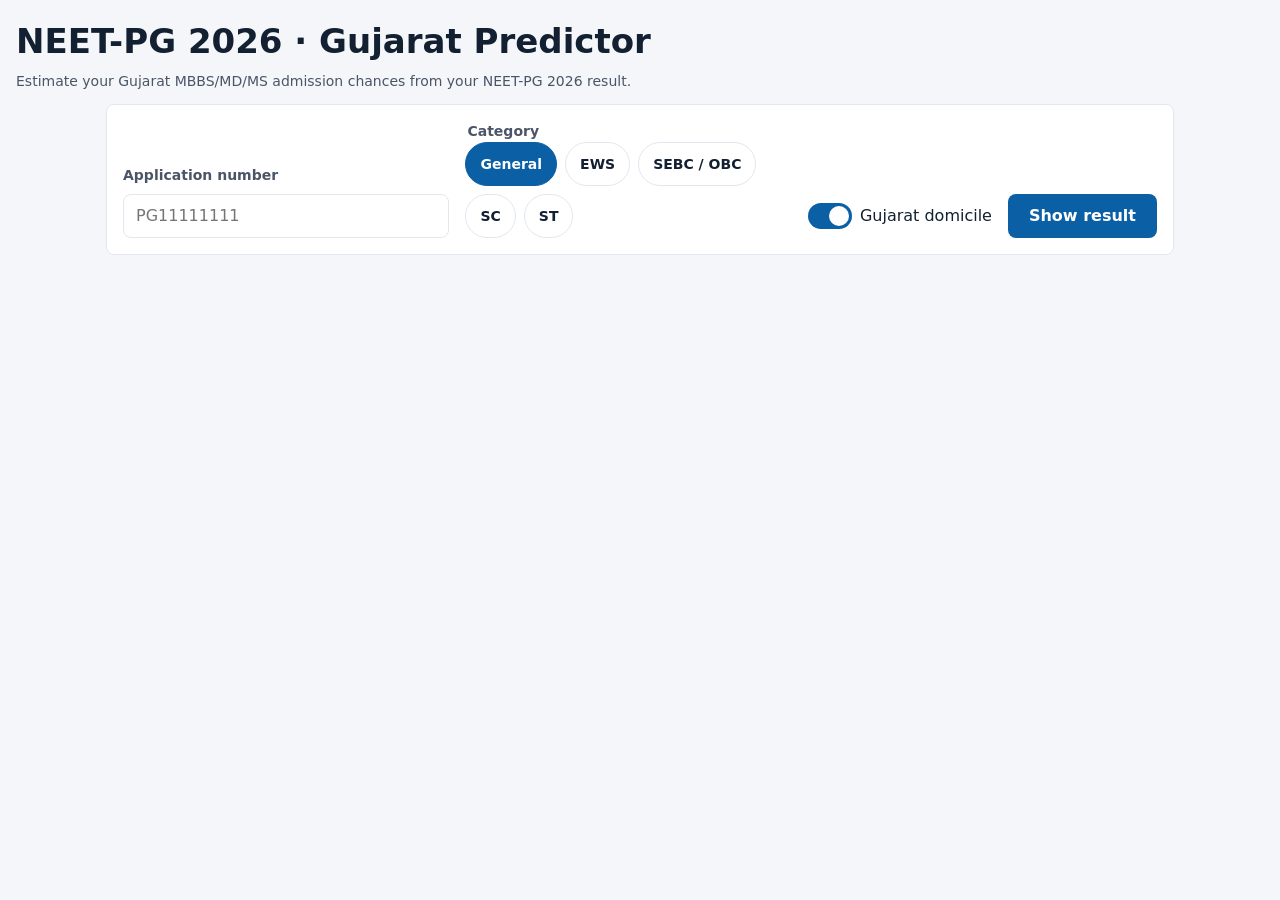
==== index.html @ c0bc994a "Deploy site" ====
<!doctype html>
<html lang="en">
<head>
  <meta charset="utf-8">
  <meta name="viewport" content="width=device-width, initial-scale=1">
  <title>NEET-PG 2026 · Gujarat Admission Predictor</title>
  <!-- Umami: cookieless analytics; data-domains skips localhost testing. Only button clicks are sent, never app number/category/score. -->
  <script defer src="https://cloud.umami.is/script.js" data-website-id="be53304c-ef54-4a46-ac0e-5fc77f7f5a9a" data-domains="adminpydev.github.io"></script>
  <link rel="icon" href="favicon.svg" type="image/svg+xml">
  <link rel="stylesheet" href="styles.css">
</head>
<body>
  <header class="topbar">
    <h1 class="brand">NEET-PG 2026 · Gujarat Predictor</h1>
    <p class="tagline">Estimate your Gujarat MBBS/MD/MS admission chances from your NEET-PG 2026 result.</p>
  </header>

  <main id="main">
    <div id="loading" class="loading" role="status">
      <span class="spinner" aria-hidden="true"></span>
      <span>Loading results…</span>
    </div>

    <form id="form" class="card form" hidden>
      <label class="field">
        <span class="field-label">Application number</span>
        <input id="app" class="input" type="text" inputmode="text" autocapitalize="characters" autocomplete="off" placeholder="PG11111111" required>
      </label>
      <fieldset class="field seg">
        <legend class="field-label">Category</legend>
        <label class="seg-item"><input type="radio" name="category" value="GEN" checked><span>General</span></label>
        <label class="seg-item"><input type="radio" name="category" value="EWS"><span>EWS</span></label>
        <label class="seg-item"><input type="radio" name="category" value="SEBC"><span>SEBC / OBC</span></label>
        <label class="seg-item"><input type="radio" name="category" value="SC"><span>SC</span></label>
        <label class="seg-item"><input type="radio" name="category" value="ST"><span>ST</span></label>
      </fieldset>
      <label class="toggle">
        <input id="domicile" type="checkbox" checked>
        <span class="toggle-ui" aria-hidden="true"></span>
        <span>Gujarat domicile</span>
      </label>
      <button class="btn btn-primary btn-block" type="submit" data-umami-event="show-result">Show result</button>
    </form>

    <p id="error" class="error" role="alert"></p>

    <section id="result" class="card result" hidden aria-live="polite" tabindex="-1">
      <h2 class="section-title"></h2>
      <div class="stats">
        <div class="stat"><span class="stat-label">Score</span><span class="stat-value"></span></div>
        <div class="stat"><span class="stat-label" title="All India Rank" aria-label="All India Rank">AIR</span><span class="stat-value"></span></div>
        <div class="stat"><span class="stat-label">Top %</span><span class="stat-value"></span></div>
      </div>
      <details class="more">
        <summary>See percentile details</summary>
        <dl class="kv">
          <dt>Percentile (≤ score)</dt><dd></dd>
          <dt>Percentile (&lt; score)</dt><dd></dd>
          <dt>Percentile (mid-rank)</dt><dd></dd>
          <dt>Percentile (by rank)</dt><dd></dd>
          <dt>Candidates ahead</dt><dd></dd>
          <dt>Same score</dt><dd></dd>
        </dl>
      </details>
      <p class="status-msg" hidden></p>
      <button id="predict" class="btn btn-primary btn-block" type="button" data-umami-event="predict" hidden>Predict my Gujarat options</button>
    </section>

    <section id="prediction" hidden aria-live="polite" tabindex="-1">
      <div id="outlook" class="card outlook">
        <p class="outlook-kicker">Your Gujarat outlook</p>
        <p class="outlook-verdict"></p>
        <p class="outlook-meta"></p>
      </div>

      <h2 class="section-title">Branches</h2>
      <div id="streams" class="stream-list"></div>
      <button id="show-all-branches" class="btn btn-secondary btn-block show-all-branches" type="button" hidden>Show all branches</button>

      <h2 class="section-title" id="options-title">All options</h2>
      <div id="filters" class="filters">
        <div class="chips" role="group" aria-label="Chance">
          <button class="chip" type="button" data-chance="reach" aria-pressed="true">In reach<span class="chip-count"></span></button>
          <button class="chip" type="button" data-chance="all" aria-pressed="false">All<span class="chip-count"></span></button>
          <button class="chip" type="button" data-chance="High" aria-pressed="false">High<span class="chip-count"></span></button>
          <button class="chip" type="button" data-chance="Good" aria-pressed="false">Good<span class="chip-count"></span></button>
          <button class="chip" type="button" data-chance="Borderline" aria-pressed="false">Borderline<span class="chip-count"></span></button>
          <button class="chip" type="button" data-chance="Low" aria-pressed="false">Low<span class="chip-count"></span></button>
        </div>
        <div class="filter-row">
          <select id="f-stream" class="select" aria-label="Filter by stream"><option value="">All streams</option></select>
          <select id="f-type" class="select" aria-label="Filter by college type"><option value="">All college types</option></select>
          <select id="f-route" class="select" aria-label="Filter by route"><option value="">All routes</option></select>
          <select id="f-sort" class="select" aria-label="Sort by">
            <option value="chance">Sort: Chance</option>
            <option value="fee-asc">Fee: low to high</option>
            <option value="fee-desc">Fee: high to low</option>
            <option value="college">College: A–Z</option>
          </select>
        </div>
      </div>

      <div class="list-head">
        <p id="count" class="muted"></p>
        <button id="csv" class="btn btn-secondary" type="button" data-umami-event="download-csv">Download CSV</button>
      </div>

      <div id="cards" class="option-list"></div>

      <div class="table-wrap">
        <table id="table" class="table">
          <caption class="sr-only">All predicted options</caption>
          <thead>
            <tr>
              <th scope="col">Course</th>
              <th scope="col">College</th>
              <th scope="col">Type</th>
              <th scope="col">Route</th>
              <th scope="col">Chance</th>
              <th scope="col">Earliest round</th>
              <th scope="col">Fee / yr</th>
              <th scope="col">Reason</th>
            </tr>
          </thead>
          <tbody></tbody>
        </table>
      </div>

      <div id="empty" class="empty" hidden>
        <p>No options match these filters.</p>
        <button id="clear" class="btn btn-secondary" type="button">Clear filters</button>
      </div>

      <button id="more" class="btn btn-secondary btn-block" type="button" hidden>Show 30 more</button>

      <details class="card legend">
        <summary>What do High / Good / Borderline / Low mean?</summary>
        <p><b>High</b>: last 2025 admit was at least 15% past your position. <b>Good</b>: last admit at or a little past you.
          <b>Borderline</b>: last admit within 10% ahead of you. <b>Low</b>: seat closed well before your position.</p>
      </details>
      <p class="disclaimer">Estimates from Gujarat 2025-26 state cutoffs and MCC 2024/2025 cutoffs. Not a guarantee.
        Check your real merit number in the official 2026 Gujarat merit list.</p>
    </section>
  </main>
  <script type="module" src="app.js"></script>
</body>
</html>
---- styles.css ----
/* NEET-PG 2026 Gujarat Predictor — mobile-first, clean & clinical */

/* ---------- base ---------- */
:root {
  --bg: #F4F6F9;
  --card: #FFFFFF;
  --border: #E2E8F0;
  --ink: #122031;
  --muted: #4A5568;
  --primary: #0B5FA5;
  --primary-hover: #094C84;
  --high: #146C2E;
  --good: #0B5FA5;
  --border-line: #9A5B00;
  --low: #8A2C22;
  --unknown: #5B6472;
  --space: 8px;
  --radius: 8px;
}

* { box-sizing: border-box; min-width: 0; }

body {
  margin: 0;
  background: var(--bg);
  color: var(--ink);
  font-size: 16px;
  line-height: 1.5;
  font-family: system-ui, -apple-system, "Segoe UI", Roboto, Helvetica, Arial, sans-serif;
}

h1, h2, h3, p, dl, dd { margin: 0; }
button, input, select { font: inherit; color: inherit; }
:focus-visible { outline: 3px solid var(--primary); outline-offset: 2px; }
/* programmatic focus on section reveal (tabindex=-1) shouldn't draw a ring round the whole section */
#result:focus-visible, #prediction:focus-visible { outline: none; }

/* ---------- layout ---------- */
.topbar { padding: 16px 16px 12px; }
.brand { font-size: 23px; font-weight: 700; }
.tagline { margin-top: 4px; color: var(--muted); font-size: 14px; }

#main {
  padding: 0 16px 32px;
  display: flex;
  flex-direction: column;
  gap: 16px;
}

.card {
  background: var(--card);
  border: 1px solid var(--border);
  border-radius: var(--radius);
  padding: 16px;
}

.section-title { font-size: 19px; font-weight: 700; }
/* space above section headings that sit right after a card ("Branches", "All options") */
#prediction > .section-title { margin-top: 24px; }

/* ---------- form ---------- */
.form { display: flex; flex-direction: column; gap: 16px; }
.field { display: flex; flex-direction: column; gap: var(--space); }
.field-label { font-size: 14px; font-weight: 600; color: var(--muted); }

.input {
  min-height: 44px;
  padding: 0 12px;
  border: 1px solid var(--border);
  border-radius: var(--radius);
  background: var(--card);
  font-size: 16px;
}

/* segmented control (radio group), built from plain radios */
.seg { border: 0; padding: 0; margin: 0; display: flex; flex-direction: row; flex-wrap: wrap; gap: var(--space); }
.seg .field-label { flex: 1 0 100%; }

.seg-item {
  position: relative;
  min-height: 44px;
  display: flex;
  align-items: center;
  padding: 0 14px;
  border: 1px solid var(--border);
  border-radius: 999px;
  background: var(--card);
  font-size: 14px;
  font-weight: 600;
  cursor: pointer;
}

.seg-item input { position: absolute; opacity: 0; width: 1px; height: 1px; }
.seg-item:has(input:checked) { background: var(--primary); border-color: var(--primary); color: #fff; }
.seg-item:has(input:focus-visible) { outline: 3px solid var(--primary); outline-offset: 2px; }

/* custom switch, built from a checkbox */
.toggle { display: flex; align-items: center; gap: var(--space); min-height: 44px; cursor: pointer; font-size: 16px; }
.toggle input { position: absolute; opacity: 0; width: 1px; height: 1px; }

.toggle-ui {
  flex: 0 0 auto;
  width: 44px;
  height: 26px;
  border-radius: 999px;
  background: var(--border);
  position: relative;
}

.toggle-ui::before {
  content: "";
  position: absolute;
  top: 3px;
  left: 3px;
  width: 20px;
  height: 20px;
  border-radius: 50%;
  background: #fff;
}

.toggle input:checked + .toggle-ui { background: var(--primary); }
.toggle input:checked + .toggle-ui::before { left: 21px; }
.toggle input:focus-visible + .toggle-ui { outline: 3px solid var(--primary); outline-offset: 2px; }

.btn {
  min-height: 44px;
  padding: 0 20px;
  border-radius: var(--radius);
  border: 1px solid transparent;
  font-size: 16px;
  font-weight: 600;
  cursor: pointer;
  white-space: nowrap;
}

.btn-primary { background: var(--primary); color: #fff; }
.btn-primary:hover { background: var(--primary-hover); }
.btn-secondary { background: var(--card); border-color: var(--border); color: var(--ink); }
.btn-secondary:hover { background: var(--bg); }
.btn-block { width: 100%; }

/* ---------- result ---------- */
.result .section-title { margin-bottom: 16px; }

.stats {
  display: grid;
  grid-template-columns: repeat(3, 1fr);
  gap: var(--space);
  margin-bottom: 16px;
}

.stat {
  background: var(--bg);
  border-radius: var(--radius);
  padding: 12px 8px;
  text-align: center;
  display: flex;
  flex-direction: column;
  justify-content: space-between;
}
.stat-label { display: block; font-size: 14px; color: var(--muted); }
.stat-value { display: block; font-size: 23px; font-weight: 700; margin-top: 4px; }

.more { margin-bottom: 16px; }
.more summary { cursor: pointer; color: var(--primary); font-size: 14px; font-weight: 600; min-height: 44px; display: flex; align-items: center; }

.kv {
  display: grid;
  grid-template-columns: 1fr auto;
  gap: var(--space) 16px;
  font-size: 14px;
  padding-top: var(--space);
}

.kv dt { color: var(--muted); }
.kv dd { font-weight: 600; text-align: right; }

.status-msg { font-size: 16px; margin-bottom: 16px; }
.error { color: var(--low); font-size: 14px; font-weight: 600; }

/* ---------- outlook ---------- */
.outlook { border-left: 4px solid var(--border); }
.outlook--good { border-left-color: var(--high); background: #F2F8F4; }
.outlook--none { border-left-color: var(--low); background: #FBF2F1; }

.outlook-kicker {
  font-size: 14px;
  font-weight: 600;
  color: var(--muted);
  text-transform: uppercase;
  letter-spacing: 0.03em;
}

.outlook-verdict { font-size: 19px; font-weight: 700; margin-top: 4px; color: var(--ink); }
.outlook-meta { font-size: 14px; color: var(--muted); margin-top: var(--space); }

/* ---------- streams ---------- */
.stream-list { display: flex; flex-direction: column; gap: var(--space); }
.stream-list.collapsed details:nth-child(n+9) { display: none; }
.show-all-branches { margin-top: var(--space); }

.stream-head {
  display: flex;
  align-items: center;
  gap: var(--space);
  min-height: 44px;
  cursor: pointer;
  list-style: none;
}

.stream-head::-webkit-details-marker { display: none; }
.stream-name { font-size: 16px; font-weight: 600; flex: 1 1 auto; }

.pill {
  display: inline-flex;
  align-items: center;
  padding: 4px 10px;
  border-radius: 999px;
  font-size: 14px;
  font-weight: 600;
  white-space: nowrap;
}

.pill-govt { background: #E6F1EC; color: var(--high); }
.pill-private { background: #EAF1F8; color: var(--good); }

.stream-body { padding-top: 12px; display: flex; flex-direction: column; gap: var(--space); }
.stream-body .muted { color: var(--muted); font-size: 14px; }

/* ---------- filters ---------- */
.filters {
  position: sticky;
  top: 0;
  z-index: 5;
  background: var(--card);
  border-bottom: 1px solid var(--border);
  padding: 8px 16px;
  margin: 0 -16px;
  display: flex;
  flex-direction: column;
  gap: var(--space);
}

/* phone: one scrollable row instead of wrapping to multiple lines (keeps the sticky bar short) */
.chips {
  display: flex;
  flex-wrap: nowrap;
  gap: var(--space);
  overflow-x: auto;
  scrollbar-width: none;
}
.chips::-webkit-scrollbar { display: none; }

.chip {
  flex: 0 0 auto;
  min-height: 44px;
  display: inline-flex;
  align-items: center;
  gap: 6px;
  padding: 0 14px;
  border-radius: 999px;
  border: 1px solid var(--border);
  background: var(--card);
  font-size: 14px;
  font-weight: 600;
  cursor: pointer;
}

.chip[aria-pressed="true"] { background: var(--primary); border-color: var(--primary); color: #fff; }
.chip[aria-pressed="true"] .chip-count { color: #fff; }
.chip-count { color: var(--muted); }

/* phone: 2x2 grid instead of wrapping rows of variable width */
.filter-row { display: grid; grid-template-columns: 1fr 1fr; gap: var(--space); }

.select {
  min-height: 44px;
  width: 100%;
  padding: 0 10px;
  border: 1px solid var(--border);
  border-radius: var(--radius);
  background: var(--card);
  font-size: 14px;
}

.list-head { display: flex; align-items: center; justify-content: space-between; flex-wrap: wrap; gap: var(--space); }
.list-head .muted { color: var(--muted); font-size: 14px; }
#count { flex: 1 1 200px; }

/* ---------- option cards ---------- */
.option-list { display: flex; flex-direction: column; gap: var(--space); }
.option { border-left-width: 4px; border-left-style: solid; }
.option.chance--High { border-left-color: var(--high); }
.option.chance--Good { border-left-color: var(--good); }
.option.chance--Borderline { border-left-color: var(--border-line); }
.option.chance--Low { border-left-color: var(--low); }
.option.chance--Unknown { border-left-color: var(--unknown); }

.option-top { display: flex; align-items: flex-start; justify-content: space-between; gap: var(--space); }
.option-college { font-size: 16px; font-weight: 700; }
.option-course { color: var(--muted); font-size: 14px; margin-top: 4px; }

.chip-chance {
  flex: 0 0 auto;
  display: inline-flex;
  align-items: center;
  gap: 4px;
  padding: 4px 10px;
  border-radius: 999px;
  color: #fff;
  font-size: 14px;
  font-weight: 700;
  white-space: nowrap;
}

.chip-chance.chance--High { background: var(--high); }
.chip-chance.chance--Good { background: var(--good); }
.chip-chance.chance--Borderline { background: var(--border-line); }
.chip-chance.chance--Low { background: var(--low); }
.chip-chance.chance--Unknown { background: var(--unknown); }

/* holds the meta list and the "why" disclosure on one row when it fits, wrapping below when it doesn't */
.meta-row {
  margin-top: 12px;
  display: flex;
  flex-wrap: wrap;
  align-items: center;
  justify-content: space-between;
  gap: 4px 12px;
}

.meta {
  list-style: none;
  margin: 0;
  padding: 0;
  display: flex;
  flex-wrap: wrap;
  gap: 4px 12px;
  font-size: 14px;
  color: var(--muted);
}

.why { margin: 0; margin-left: auto; }
.why summary { cursor: pointer; font-size: 14px; font-weight: 600; color: var(--primary); min-height: 44px; display: flex; align-items: center; }
.why p { font-size: 14px; color: var(--muted); padding-top: 4px; }

/* ---------- table (wide layout) ---------- */
.table-wrap { overflow-x: auto; }
.table { width: 100%; border-collapse: collapse; font-size: 14px; table-layout: fixed; }

.table th, .table td {
  text-align: left;
  padding: 8px 12px;
  border-bottom: 1px solid var(--border);
  vertical-align: top;
  overflow-wrap: break-word;
}

/* Course, College, Type, Route, Chance, Earliest round, Fee / yr, Reason */
.table th:nth-child(1), .table td:nth-child(1) { width: 15%; }
.table th:nth-child(2), .table td:nth-child(2) { width: 20%; }
.table th:nth-child(3), .table td:nth-child(3) { width: 9%; }
.table th:nth-child(4), .table td:nth-child(4) { width: 13%; }
.table th:nth-child(5), .table td:nth-child(5) { width: 9%; }
.table th:nth-child(6), .table td:nth-child(6) { width: 8%; }
.table th:nth-child(7), .table td:nth-child(7) { width: 8%; }
.table th:nth-child(8), .table td:nth-child(8) { width: 18%; }


/* clamp on an inner span, not the td itself — changing a table-cell's own
   display breaks table-layout: fixed's column sizing for that cell */
.reason-clamp {
  display: -webkit-box;
  -webkit-line-clamp: 2;
  -webkit-box-orient: vertical;
  overflow: hidden;
}

.table thead th {
  position: sticky;
  top: 0;
  background: var(--card);
  color: var(--muted);
  font-weight: 600;
  z-index: 1;
  white-space: normal;
}

/* ---------- states ---------- */
.loading { display: flex; align-items: center; gap: var(--space); padding: 32px 16px; color: var(--muted); }

.spinner {
  width: 20px;
  height: 20px;
  border-radius: 50%;
  border: 3px solid var(--border);
  border-top-color: var(--primary);
  animation: spin 0.8s linear infinite;
}

@keyframes spin {
  to { transform: rotate(360deg); }
}

.empty { text-align: center; padding: 32px 16px; color: var(--muted); }
.empty p { margin-bottom: 16px; }

.legend summary { cursor: pointer; font-weight: 600; min-height: 44px; display: flex; align-items: center; }
.legend p { font-size: 14px; color: var(--muted); padding-top: var(--space); }
.disclaimer { font-size: 14px; color: var(--muted); }

/* ---------- utilities ---------- */
.sr-only {
  position: absolute;
  width: 1px;
  height: 1px;
  padding: 0;
  margin: -1px;
  overflow: hidden;
  clip: rect(0, 0, 0, 0);
  white-space: nowrap;
  border: 0;
}

[hidden] { display: none !important; }

/* ---------- responsive (>=768px) ---------- */
@media (min-width: 768px) {
  #main { max-width: 1100px; margin: 0 auto; }

  .form { flex-direction: row; flex-wrap: wrap; align-items: flex-end; }
  .form .field { flex: 1 1 200px; }
  .form .btn-block { flex: 0 0 auto; width: auto; }

  .filters { margin: 0; border-radius: var(--radius) var(--radius) 0 0; }
  .filter-row { display: flex; flex-wrap: nowrap; }
  .select { flex: 1 1 140px; width: auto; }

  #cards { display: none; }
  /* .table-wrap sets overflow-x: auto (base rule), which forces overflow-y to
     compute as auto too — making it the sticky header's scroll ancestor instead
     of the page. Give it real height so that context works as a self-scrolling
     table body with a pinned header, instead of the sticky offset having no
     scroll range to react to. */
  .table-wrap { display: block; max-height: 60vh; overflow-y: auto; }

  .brand { font-size: 34px; }
}

@media (max-width: 767.98px) {
  .table-wrap { display: none; }
  .option { padding: 12px; }
}

/* ---------- reduced motion ---------- */
@media (prefers-reduced-motion: reduce) {
  * { transition: none !important; animation: none !important; }
  .spinner { animation: none; border-top-color: var(--border); }
}
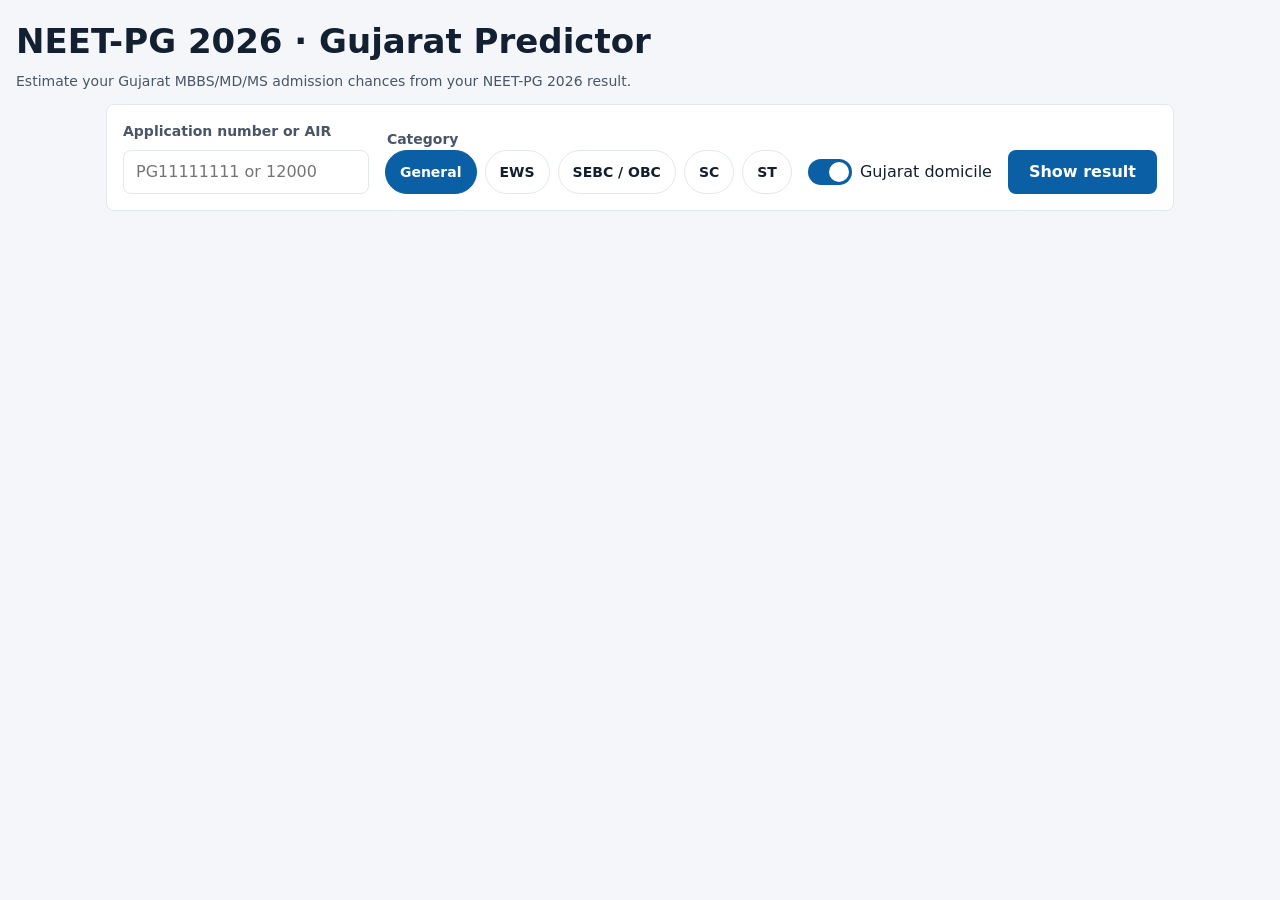
==== commit 5ad9be4c: "Deploy site" ====
--- a/index.html
+++ b/index.html
@@ -7,6 +7,10 @@
   <!-- Umami: cookieless analytics; data-domains skips localhost testing. Only button clicks are sent, never app number/category/score. -->
   <script defer src="https://cloud.umami.is/script.js" data-website-id="be53304c-ef54-4a46-ac0e-5fc77f7f5a9a" data-domains="adminpydev.github.io"></script>
   <link rel="icon" href="favicon.svg" type="image/svg+xml">
+  <link rel="manifest" href="manifest.webmanifest">
+  <meta name="theme-color" content="#0B5FA5">
+  <link rel="apple-touch-icon" href="icon-192.png">
+  <meta name="apple-mobile-web-app-title" content="PG Predictor">
   <link rel="stylesheet" href="styles.css">
 </head>
 <body>
@@ -23,8 +27,8 @@
 
     <form id="form" class="card form" hidden>
       <label class="field">
-        <span class="field-label">Application number</span>
-        <input id="app" class="input" type="text" inputmode="text" autocapitalize="characters" autocomplete="off" placeholder="PG11111111" required>
+        <span class="field-label">Application number or AIR</span>
+        <input id="app" class="input" type="text" inputmode="text" autocapitalize="characters" autocomplete="off" placeholder="PG11111111 or 12000" required>
       </label>
       <fieldset class="field seg">
         <legend class="field-label">Category</legend>
@@ -88,9 +92,16 @@
           <button class="chip" type="button" data-chance="Low" aria-pressed="false">Low<span class="chip-count"></span></button>
         </div>
         <div class="filter-row">
-          <select id="f-stream" class="select" aria-label="Filter by stream"><option value="">All streams</option></select>
-          <select id="f-type" class="select" aria-label="Filter by college type"><option value="">All college types</option></select>
-          <select id="f-route" class="select" aria-label="Filter by route"><option value="">All routes</option></select>
+          <details id="f-stream" class="ms" data-all="All streams" data-unit="streams"><summary class="select">All streams</summary><div class="ms-panel" role="group" aria-label="Filter by stream"></div></details>
+          <details id="f-type" class="ms" data-all="All college types" data-unit="types"><summary class="select">All college types</summary><div class="ms-panel" role="group" aria-label="Filter by college type"></div></details>
+          <details id="f-route" class="ms" data-all="All routes" data-unit="routes"><summary class="select">All routes</summary><div class="ms-panel" role="group" aria-label="Filter by route"></div></details>
+          <select id="f-fee" class="select" aria-label="Maximum fee per year">
+            <option value="">Any fee</option>
+            <option value="200000">Up to ₹2 L / yr</option>
+            <option value="1200000">Up to ₹12 L / yr</option>
+            <option value="2500000">Up to ₹25 L / yr</option>
+            <option value="4000000">Up to ₹40 L / yr</option>
+          </select>
           <select id="f-sort" class="select" aria-label="Sort by">
             <option value="chance">Sort: Chance</option>
             <option value="fee-asc">Fee: low to high</option>
@@ -119,7 +130,7 @@
               <th scope="col">Chance</th>
               <th scope="col">Earliest round</th>
               <th scope="col">Fee / yr</th>
-              <th scope="col">Reason</th>
+              <th scope="col">Last admitted</th>
             </tr>
           </thead>
           <tbody></tbody>
--- a/styles.css
+++ b/styles.css
@@ -367,14 +367,6 @@
 .table th:nth-child(8), .table td:nth-child(8) { width: 18%; }
 
 
-/* clamp on an inner span, not the td itself — changing a table-cell's own
-   display breaks table-layout: fixed's column sizing for that cell */
-.reason-clamp {
-  display: -webkit-box;
-  -webkit-line-clamp: 2;
-  -webkit-box-orient: vertical;
-  overflow: hidden;
-}
 
 .table thead th {
   position: sticky;
@@ -429,12 +421,14 @@
   #main { max-width: 1100px; margin: 0 auto; }
 
   .form { flex-direction: row; flex-wrap: wrap; align-items: flex-end; }
-  .form .field { flex: 1 1 200px; }
+  .form .field { flex: 1 1 220px; }
+  /* category pills stay on one line on wide screens; labels then line up */
+  .form .seg { flex: 0 0 auto; flex-wrap: nowrap; }
   .form .btn-block { flex: 0 0 auto; width: auto; }
 
   .filters { margin: 0; border-radius: var(--radius) var(--radius) 0 0; }
   .filter-row { display: flex; flex-wrap: nowrap; }
-  .select { flex: 1 1 140px; width: auto; }
+  .filter-row > .select, .filter-row > .ms { flex: 1 1 140px; width: auto; min-width: 0; }
 
   #cards { display: none; }
   /* .table-wrap sets overflow-x: auto (base rule), which forces overflow-y to
@@ -457,3 +451,68 @@
   * { transition: none !important; animation: none !important; }
   .spinner { animation: none; border-top-color: var(--border); }
 }
+
+/* multi-select dropdown: summary looks like .select, panel floats below */
+.ms { position: relative; }
+.ms > summary.select { width: 100%; }
+/* phone: sort sits alone on the last row, so give it the full width */
+#f-sort { grid-column: 1 / -1; }
+.ms > summary { list-style: none; display: flex; align-items: center; cursor: pointer;
+  overflow: hidden; text-overflow: ellipsis; white-space: nowrap; }
+.ms > summary::-webkit-details-marker { display: none; }
+.ms > summary::after { content: "▾"; margin-left: auto; padding-left: 8px; color: var(--muted); }
+.ms-panel { position: absolute; z-index: 10; top: calc(100% + 4px); left: 0; min-width: 100%; width: max-content;
+  max-width: min(320px, 90vw); max-height: 300px; overflow-y: auto; background: var(--card);
+  border: 1px solid var(--border); border-radius: var(--radius); box-shadow: 0 8px 24px rgba(18, 32, 49, .12); padding: 4px 0; }
+#f-route .ms-panel, #f-type .ms-panel { right: 0; left: auto; }
+.ms-item { display: flex; align-items: center; gap: 8px; min-height: 44px; padding: 0 12px; cursor: pointer; font-size: 14px; }
+.ms-item:hover { background: var(--bg); }
+.ms-item input { width: 18px; height: 18px; accent-color: var(--primary); flex: none; }
+.ms-item .chip-count { margin-left: auto; }
+
+/* AIR verdict line + round-by-round cutoff table */
+.verdict { margin: 8px 0 0; font-size: 14px; font-weight: 600; }
+.verdict--ahead { color: var(--high); }
+.verdict--short { color: var(--low); }
+.verdict--none { color: var(--muted); font-weight: 400; }
+.why { margin: 0; }
+.rounds { width: 100%; border-collapse: collapse; font-size: 14px; margin-top: 4px; }
+.rounds th, .rounds td { text-align: left; padding: 6px 8px; border-bottom: 1px solid var(--border); }
+.rounds thead th { color: var(--muted); font-weight: 600; }
+.rounds tbody th { font-weight: 600; }
+.rounds .r-miss { color: var(--muted); }
+.rounds .r-none { color: var(--muted); }
+.rounds-note { font-size: 14px; margin: 6px 0 0; }
+
+.closing-btn { display: inline-flex; align-items: center; gap: 6px; min-height: 44px; padding: 0 8px; margin: -8px -8px;
+  border: 1px solid transparent; border-radius: var(--radius); background: none; font: inherit; font-weight: 600;
+  text-align: left; cursor: pointer; }
+.closing-btn:hover { border-color: var(--border); background: var(--bg); }
+.closing-btn .caret { color: var(--muted); transition: transform .15s; }
+.closing-btn[aria-expanded="true"] .caret { transform: rotate(180deg); }
+.rounds-row > td { background: var(--bg); padding: 12px 16px 16px; }
+.rounds-row .rounds { max-width: 560px; background: var(--card); }
+@media (prefers-reduced-motion: reduce) { .closing-btn .caret { transition: none; } }
+
+
+.rounds .you-row th, .rounds .you-row td { background: #EAF2FB; color: var(--primary); border-bottom: 2px solid var(--primary); }
+
+/* GJ (Gujarat state rank) vs AIR (All India Rank) tags — used everywhere a rank appears */
+.tag { display: inline-block; padding: 1px 6px; border-radius: 4px; font-size: 12px; font-weight: 700;
+  letter-spacing: .02em; line-height: 1.5; vertical-align: 1px; white-space: nowrap; }
+.tag-gj { background: #EFEAFB; color: #4B2E9A; }
+.tag-air { background: #E3EEFA; color: #0B5FA5; }
+.approx { color: var(--muted); white-space: nowrap; }
+.tag-legend { font-size: 14px; color: var(--muted); margin: 8px 0 4px; }
+.cmp { display: grid; grid-template-columns: auto 1fr; gap: 2px 12px; margin: 6px 0 0; font-size: 14px; }
+.cmp dt { color: var(--muted); }
+.cmp dd { margin: 0; font-weight: 600; }
+.cmp .approx { font-weight: 400; margin-left: 6px; }
+.rounds .approx { display: block; font-weight: 400; margin-top: 2px; }
+.rounds .r-hit .r-mark { color: var(--high); font-weight: 700; }
+.rounds .r-miss .r-mark { color: var(--low); font-weight: 700; }
+.rounds .r-hit, .rounds .r-miss { font-weight: 600; color: var(--ink); }
+.closing-btn .approx { font-weight: 400; }
+.rounds .r-hit { background: #E7F4EC; }
+.closing-btn { flex-wrap: wrap; margin: -8px; }
+.closing-btn .approx { display: block; flex-basis: 100%; }
